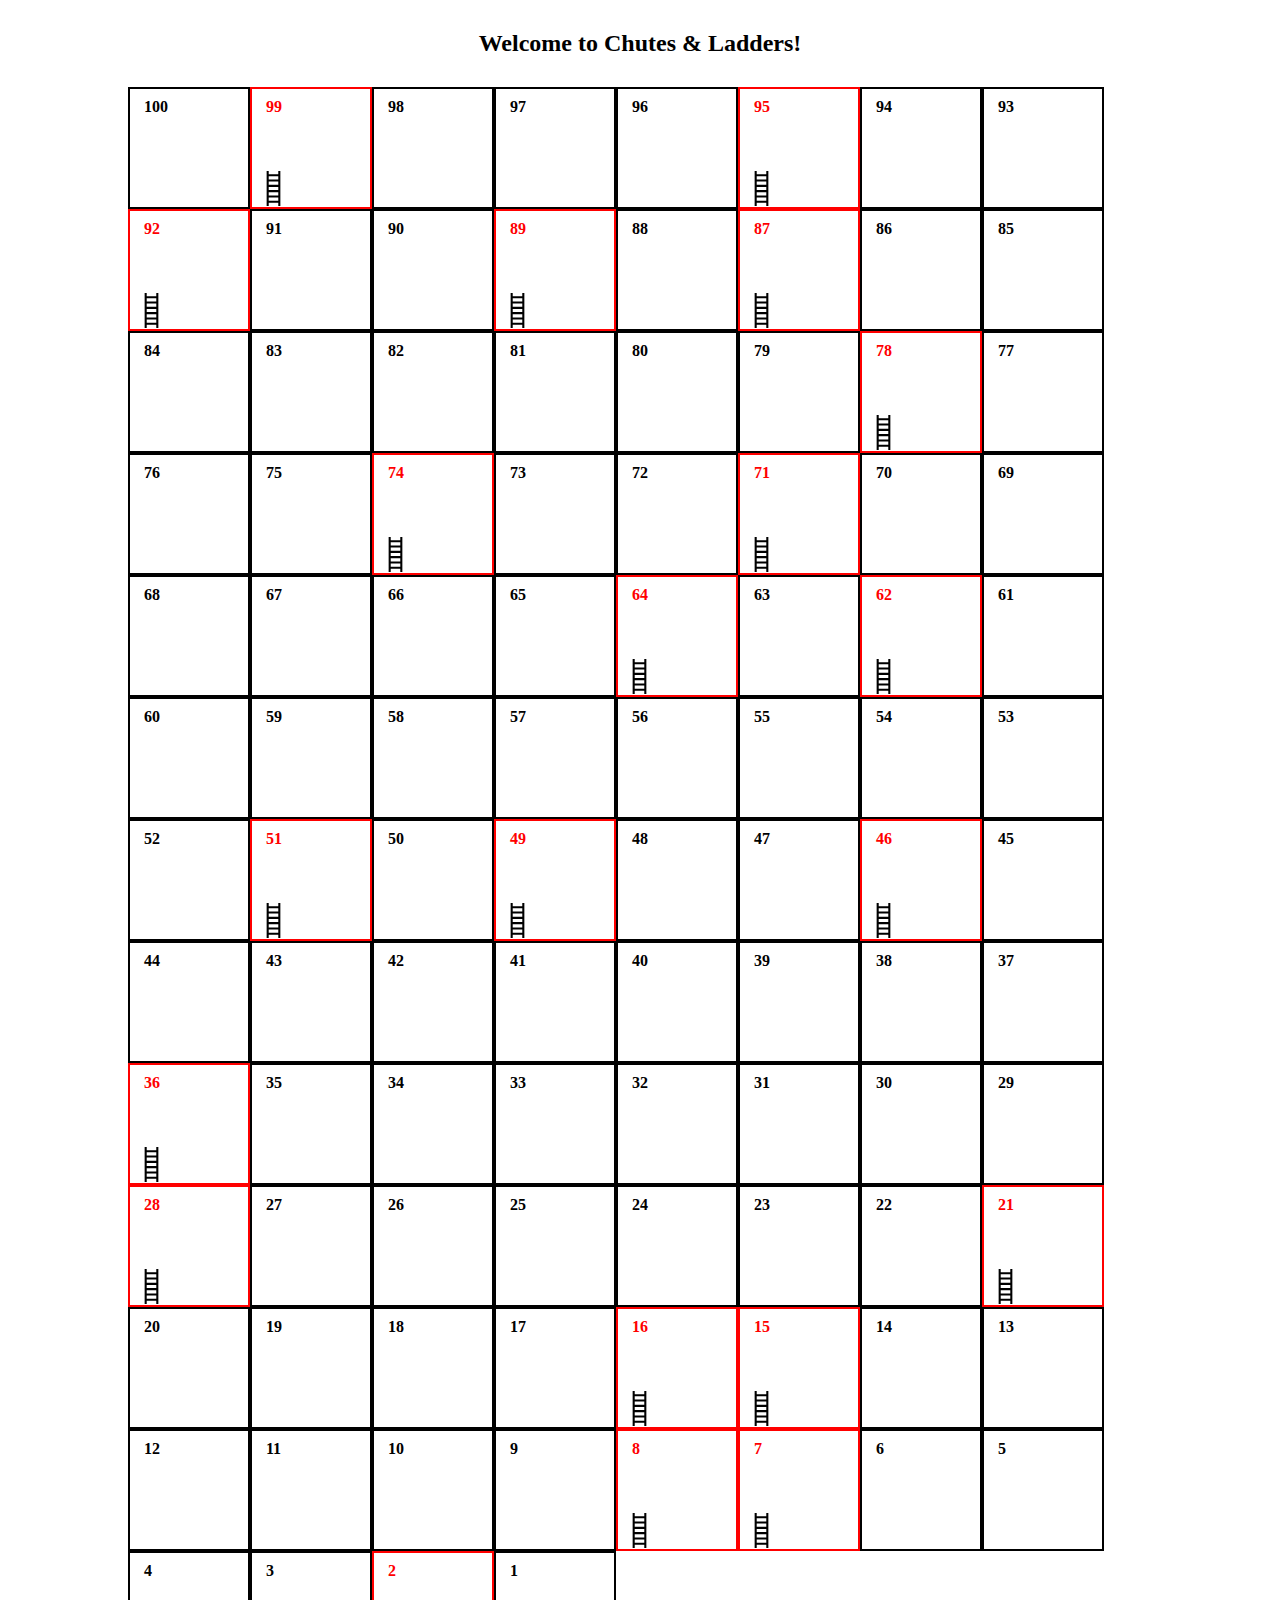
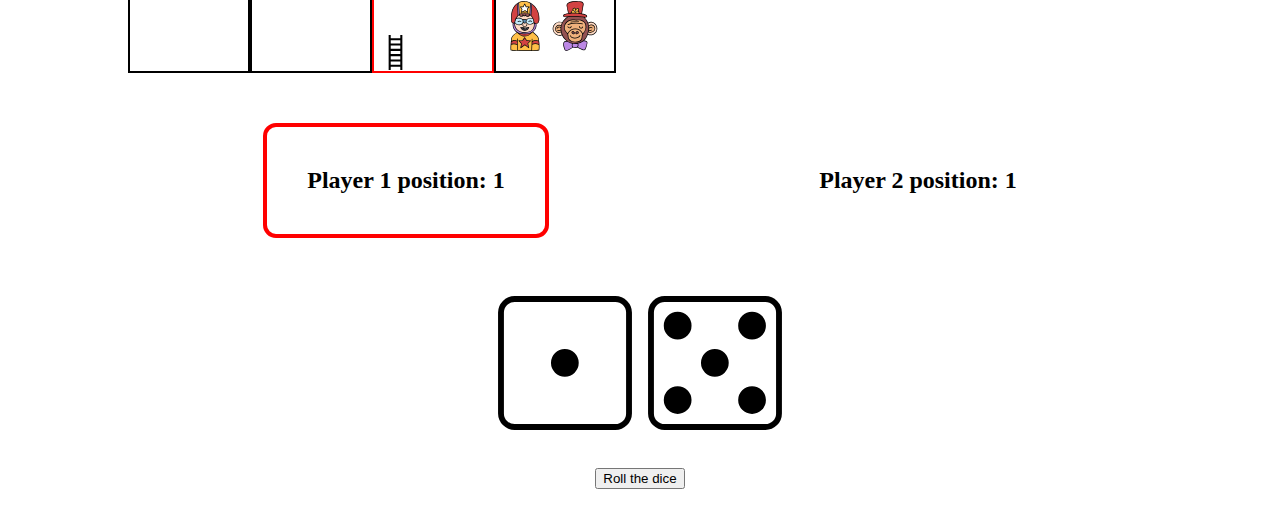
==== index.html @ a57b7fd4 "Initial commit" ====
<!DOCTYPE html>
<html lang="en">
<head>
    <meta charset="UTF-8">
    <meta name="viewport" content="width=device-width, initial-scale=1.0">
    <title>Chutes & Ladders</title>
    <script type="text/javascript" src="./chutes_ladder.js"></script>
    <link rel="stylesheet" href="./styles.css">
</head>
<body>
    <div class="container">
        <h2 class="title">Welcome to Chutes & Ladders!</h2>
        <div class="gameboard">

        </div>
        <div class="footer">
            <div class="position">
                <h2 class='currentPlayer'>Player 1 position: <span id="player1Pos">12</span></h2>
                <h2>Player 2 position: <span id="player2Pos"></span></h2>
            </div>
            <div class="die">
                <img src="./images/die-1.svg" alt="dice-1" class="dice dice-1" style="width:150px; height:150px">
                <img src="./images/die-5.svg" alt="dice-2" class="dice dice-2" style="width:150px; height:150px">
            </div>
            <div class="button">
                <button id='rollDice'>Roll the dice</button>
            </div>
        </div>
    </div>  
</body>
</html>
---- styles.css ----
body {
    margin: 0;
    padding: 0;
}

.container {
    width: 80vw;
    margin: 30px auto;
} 

.gameboard {
    display: flex;
    flex-wrap: wrap;
}

.square {
    padding: 4px;
    width: 110px;
    height: 110px;
    border: 2px solid black;
    display: flex;
    flex-flow: row wrap;
}

.ladder {
    display: flex;
}

.ladder::after {
    content: url("./images/ladder.svg");
    width: 35px;
    height: 35px;
    align-self: flex-end;
}

.position {
    display: flex;
    justify-content: space-around;
    margin: 30px auto;
    align-items: center;
}

.die, .title, .button {
    margin-bottom: 30px;
    display: flex;
    justify-content: center;
}

.red {
    color: red;
    border: 2px solid red;
}

.currentPlayer {
    border: 4px solid red;
    padding: 40px;
    border-radius: 13px;
}

h4 {
    margin: 5px 10px;
    flex: 1 100%;
}

.pieceSpace1, .pieceSpace2 {
    height: 50px;
    width: 50px;
    background-position: center;
    background-size: cover;
}

.player1Piece {
    background-image: url('./images/piece-9.svg');
}

.player2Piece {
    background-image: url('./images/piece-8.svg');
}

/* .footer {
    position: fixed;
    bottom: 0;
    left: 0;
    background-color: rgb(111, 99, 124);
} */
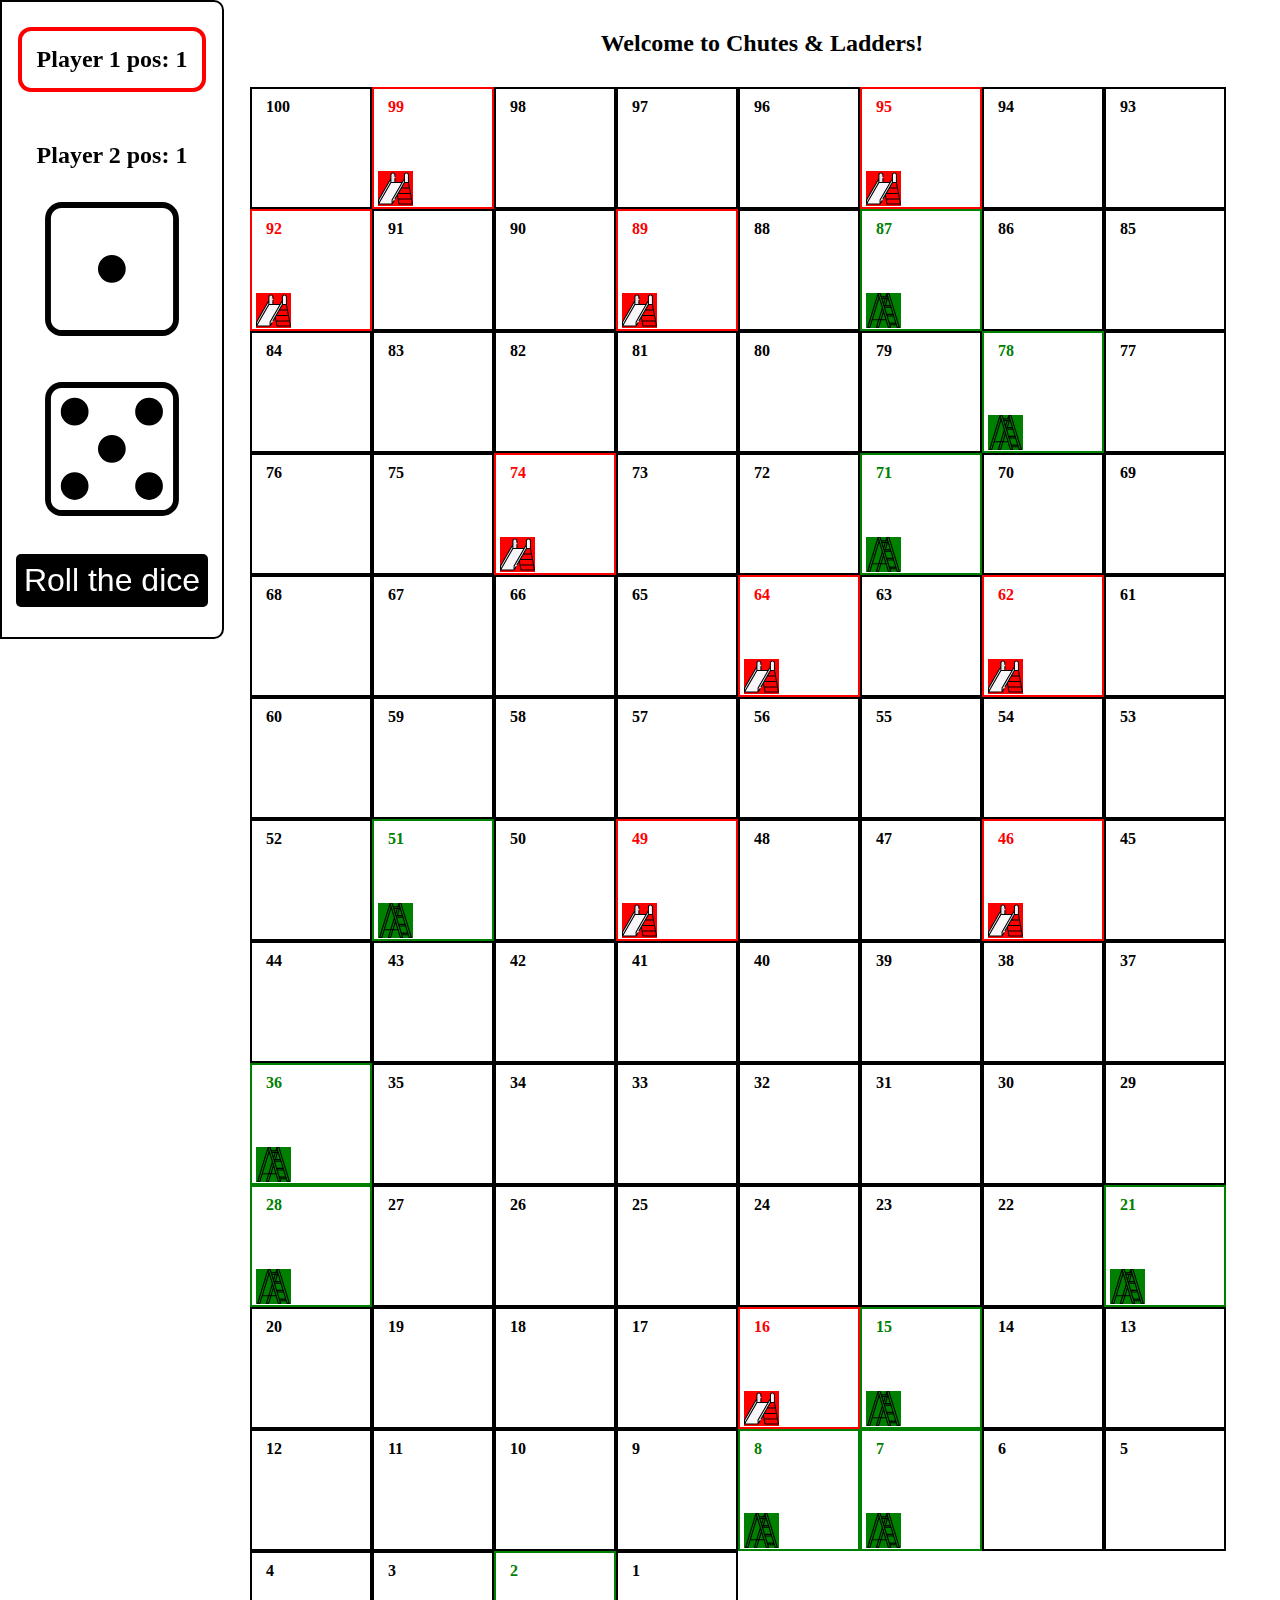
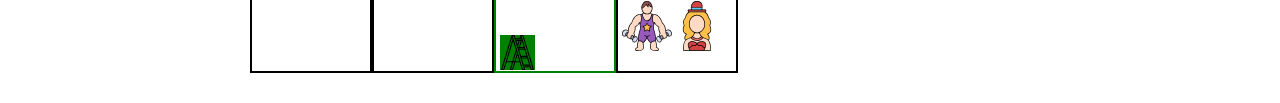
==== commit 918c3321: "Fixed info to the side instead of the bottom" ====
--- a/index.html
+++ b/index.html
@@ -6,26 +6,29 @@
     <title>Chutes & Ladders</title>
     <script type="text/javascript" src="./chutes_ladder.js"></script>
     <link rel="stylesheet" href="./styles.css">
+    <link rel="icon" href="./images/slide.svg">
 </head>
 <body>
     <div class="container">
         <h2 class="title">Welcome to Chutes & Ladders!</h2>
-        <div class="gameboard">
-
+        <div class="gameboard"></div>
+    </div> 
+    <div class="footer">
+        <div class="position">
+            <h2 class='currentPlayer'>Player 1 pos: <span id="player1Pos">12</span></h2>
         </div>
-        <div class="footer">
-            <div class="position">
-                <h2 class='currentPlayer'>Player 1 position: <span id="player1Pos">12</span></h2>
-                <h2>Player 2 position: <span id="player2Pos"></span></h2>
-            </div>
-            <div class="die">
-                <img src="./images/die-1.svg" alt="dice-1" class="dice dice-1" style="width:150px; height:150px">
-                <img src="./images/die-5.svg" alt="dice-2" class="dice dice-2" style="width:150px; height:150px">
-            </div>
-            <div class="button">
-                <button id='rollDice'>Roll the dice</button>
-            </div>
+        <div class="position">
+            <h2>Player 2 pos: <span id="player2Pos">12</span></h2>
         </div>
-    </div>  
+        <div class="die">
+            <img src="./images/die-1.svg" alt="dice-1" class="dice dice-1" style="width:150px; height:150px">
+        </div>
+        <div class="die">
+            <img src="./images/die-5.svg" alt="dice-1" class="dice dice-2" style="width:150px; height:150px">
+        </div>
+        <div class="button">
+            <button id='rollDice'>Roll the dice</button>
+        </div>
+    </div>
 </body>
 </html>--- a/styles.css
+++ b/styles.css
@@ -4,8 +4,8 @@
 }
 
 .container {
-    width: 80vw;
-    margin: 30px auto;
+    width: 80%;
+    margin: 30px auto 30px 250px;
 } 
 
 .gameboard {
@@ -26,17 +26,31 @@
     display: flex;
 }
 
+.chute {
+    display: flex;
+    /* overflow: hidden; */
+}
+
 .ladder::after {
     content: url("./images/ladder.svg");
     width: 35px;
     height: 35px;
     align-self: flex-end;
+    background-color: green;
+}
+
+.chute::after {
+    content: url("./images/slide.svg");
+    width: 35px;
+    height: 35px;
+    align-self: flex-end;
+    background-color: red;
 }
 
 .position {
     display: flex;
     justify-content: space-around;
-    margin: 30px auto;
+    margin: 5px auto;
     align-items: center;
 }
 
@@ -51,9 +65,14 @@
     border: 2px solid red;
 }
 
+.green {
+    color: green;
+    border: 2px solid green;
+}
+
 .currentPlayer {
     border: 4px solid red;
-    padding: 40px;
+    padding: 15px;
     border-radius: 13px;
 }
 
@@ -70,16 +89,33 @@
 }
 
 .player1Piece {
-    background-image: url('./images/piece-9.svg');
+    background-image: url('./images/piece-7.svg');
 }
 
 .player2Piece {
-    background-image: url('./images/piece-8.svg');
+    background-image: url('./images/piece-4.svg');
 }
 
-/* .footer {
+.footer {
     position: fixed;
-    bottom: 0;
+    display: flex;
+    flex-flow: column wrap;
+    width: 220px;
+    overflow: hidden;
+    top: 0;
     left: 0;
-    background-color: rgb(111, 99, 124);
-} */+    background-color: white;
+    border: 2px solid black;
+    border-top-right-radius: 10px;
+    border-bottom-right-radius: 10px;
+}
+
+button {
+    background-color: black;
+    color: white;
+    font-size: 2rem;
+    border: none;
+    outline: none;
+    border-radius: 5px;
+    padding: 8px;
+}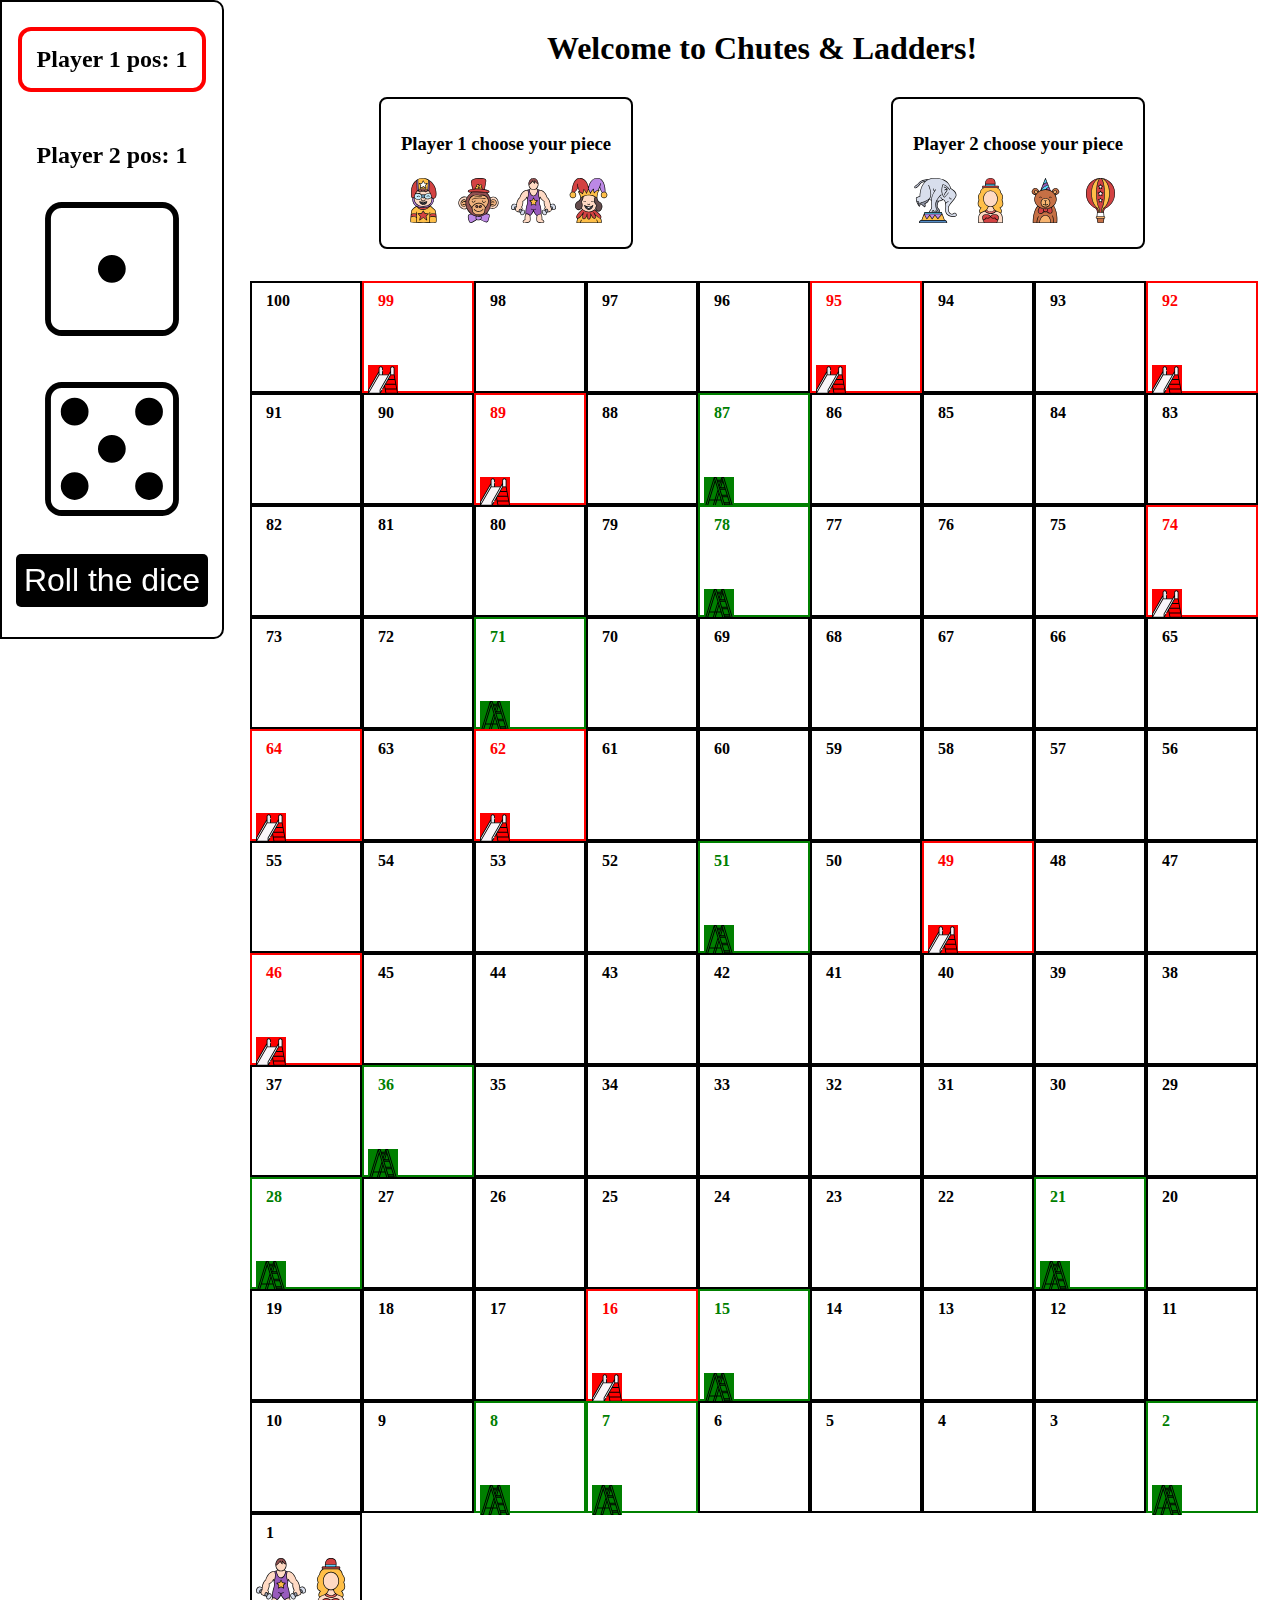
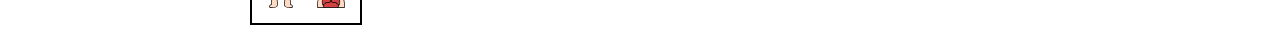
==== commit c66f0076: "Added piece choices to board" ====
--- a/index.html
+++ b/index.html
@@ -10,8 +10,18 @@
 </head>
 <body>
     <div class="container">
-        <h2 class="title">Welcome to Chutes & Ladders!</h2>
-        <div class="gameboard"></div>
+        <h1 class="title">Welcome to Chutes & Ladders!</h1>
+        <div class="iconSelection">
+            <div class="player1choices">
+                <h3>Player 1 choose your piece</h3>
+            </div>
+            <div class="player2choices">
+                <h3>Player 2 choose your piece</h3>
+            </div>
+        </div>
+        <div class="gameboard">
+            
+        </div>
     </div> 
     <div class="footer">
         <div class="position">
--- a/styles.css
+++ b/styles.css
@@ -8,6 +8,35 @@
     margin: 30px auto 30px 250px;
 } 
 
+.piece {
+    width: 55px;
+    height: 55px;
+    padding: 5px;
+    box-sizing: border-box;
+}
+
+.piece:hover {
+    border-bottom: 2px solid red;
+    border-top: 2px solid red;
+}
+
+.player1choices, .player2choices {
+    display: inline-block;
+    border: 2px solid black;
+    padding: 15px;
+    border-radius: 8px;
+}
+
+.player1choices h3, .player2choices h3 {
+    text-align: center;
+}
+.iconSelection {
+    display: flex;
+    justify-content: space-around;
+    flex-direction: row;
+    margin-bottom: 2em;
+}
+
 .gameboard {
     display: flex;
     flex-wrap: wrap;
@@ -15,8 +44,8 @@
 
 .square {
     padding: 4px;
-    width: 110px;
-    height: 110px;
+    width: 100px;
+    height: 100px;
     border: 2px solid black;
     display: flex;
     flex-flow: row wrap;
@@ -33,16 +62,16 @@
 
 .ladder::after {
     content: url("./images/ladder.svg");
-    width: 35px;
-    height: 35px;
+    width: 30px;
+    height: 30px;
     align-self: flex-end;
     background-color: green;
 }
 
 .chute::after {
     content: url("./images/slide.svg");
-    width: 35px;
-    height: 35px;
+    width: 30px;
+    height: 30px;
     align-self: flex-end;
     background-color: red;
 }
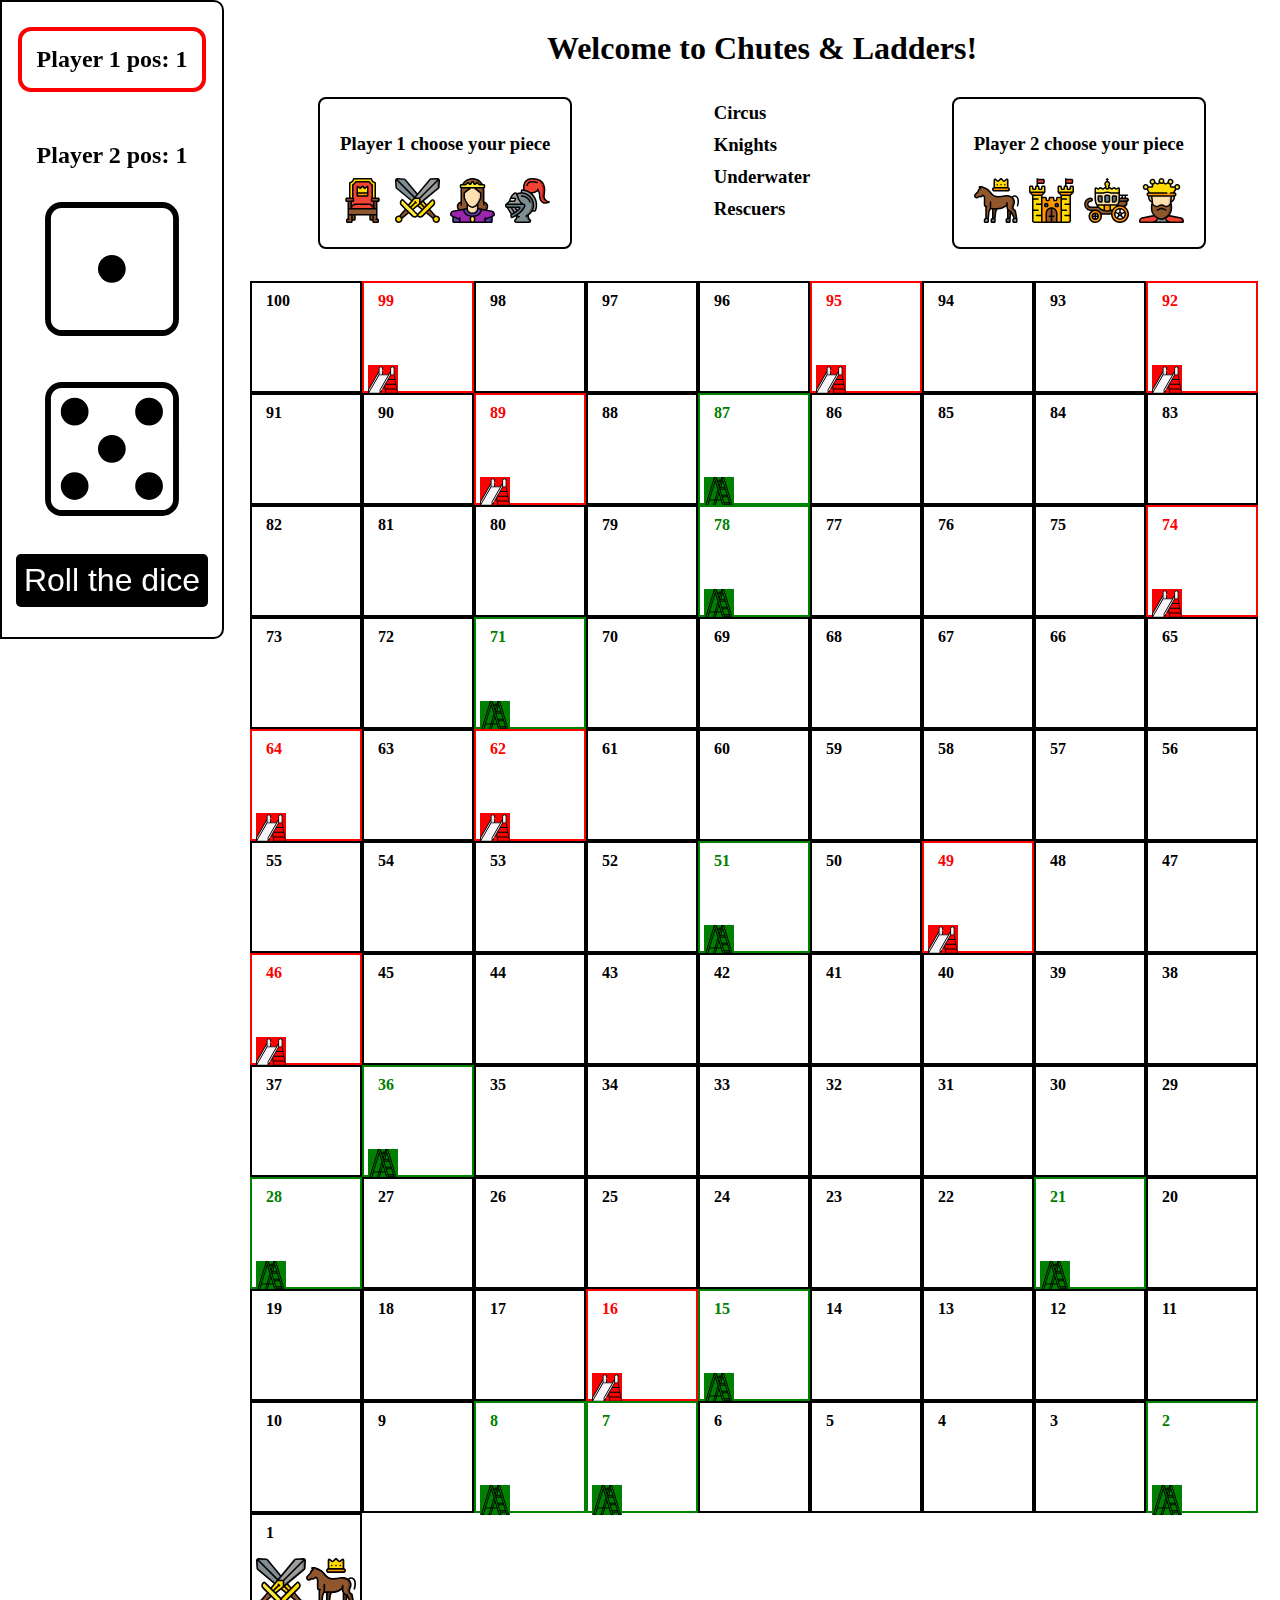
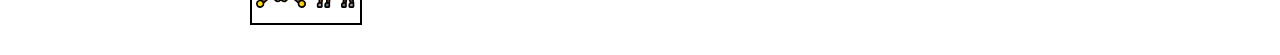
==== commit 84dc82aa: "added knights icon pack" ====
--- a/index.html
+++ b/index.html
@@ -14,6 +14,12 @@
         <div class="iconSelection">
             <div class="player1choices">
                 <h3>Player 1 choose your piece</h3>
+            </div>
+            <div class="themes">
+                <h3 class="theme">Circus</h3>
+                <h3 class="theme">Knights</h3>
+                <h3 class="theme">Underwater</h3>
+                <h3 class="theme">Rescuers</h3>
             </div>
             <div class="player2choices">
                 <h3>Player 2 choose your piece</h3>
--- a/styles.css
+++ b/styles.css
@@ -15,7 +15,18 @@
     box-sizing: border-box;
 }
 
-.piece:hover {
+.themes {
+    display: flex;
+    flex-direction: column;
+    align-content: space-evenly;
+}
+
+.themes h3 {
+    margin: 5px;
+    box-sizing: border-box;
+}
+
+.piece:hover, .themes h3:hover {
     border-bottom: 2px solid red;
     border-top: 2px solid red;
 }
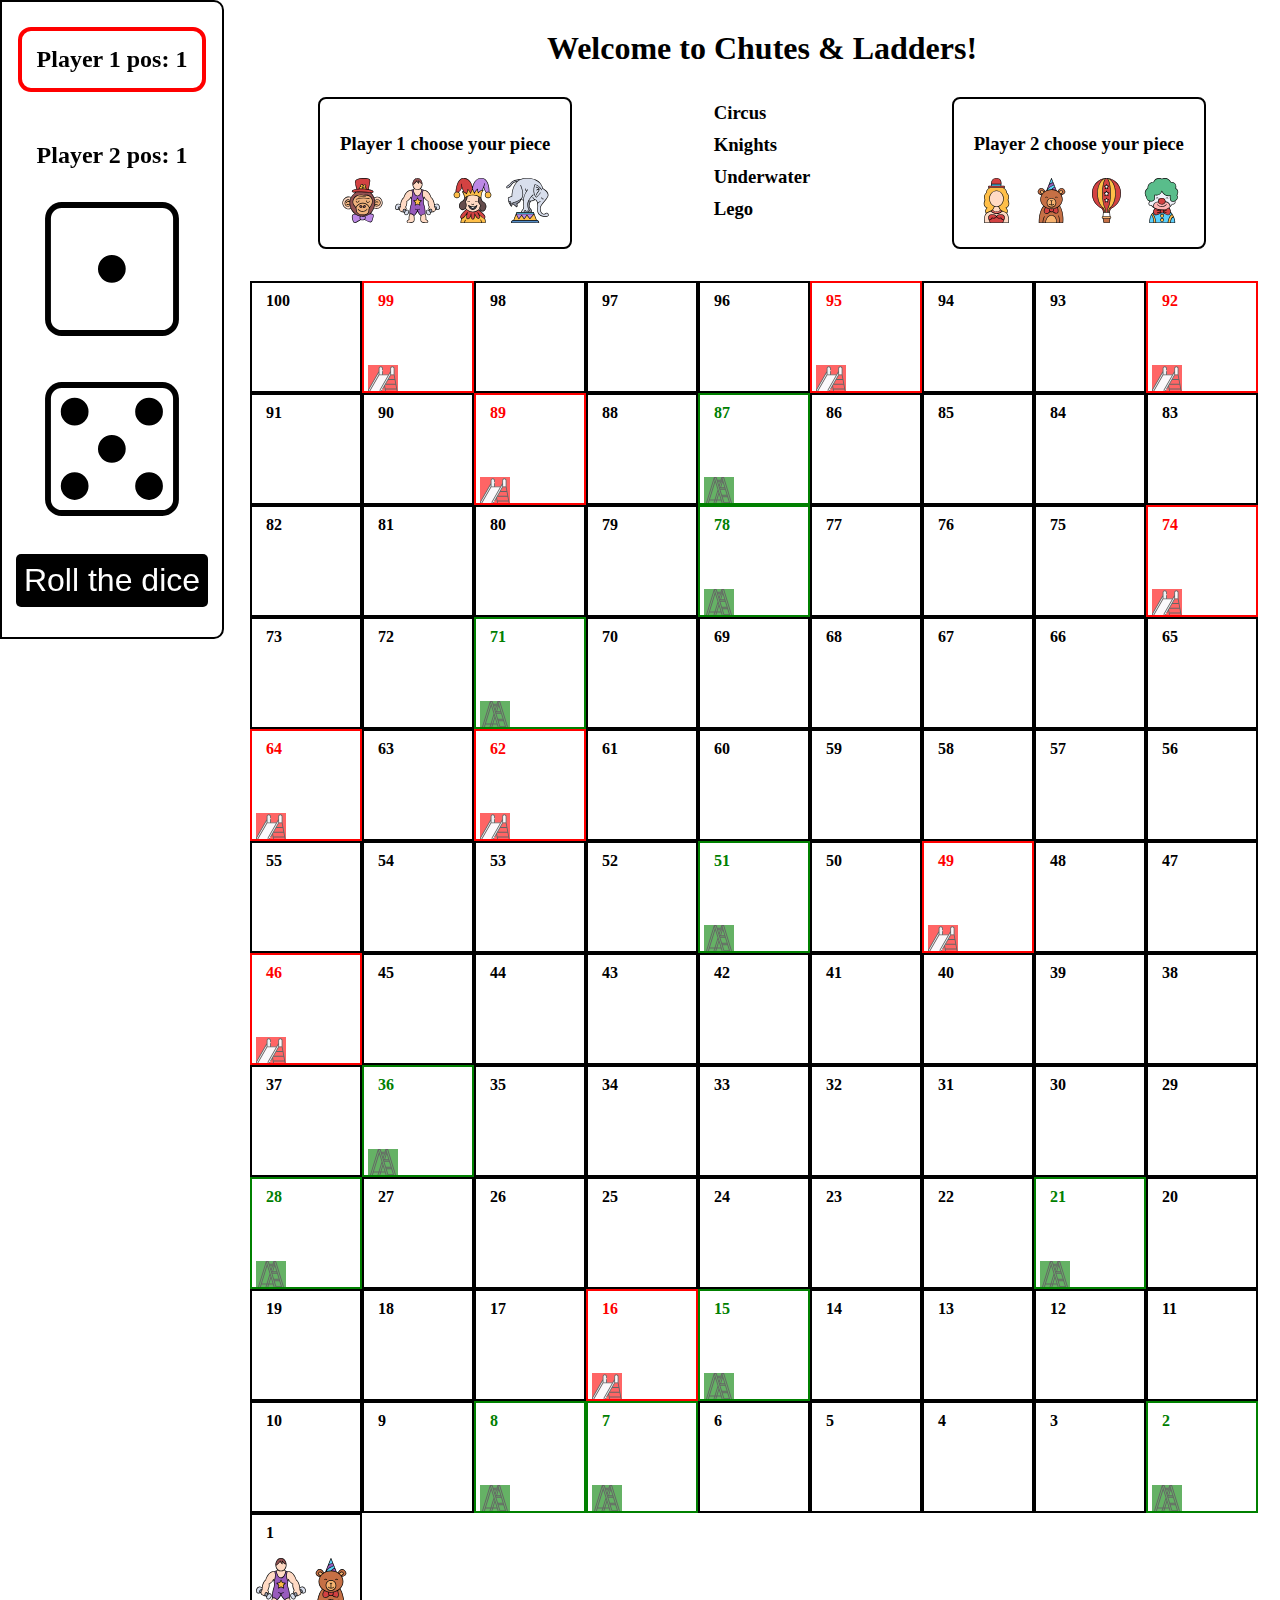
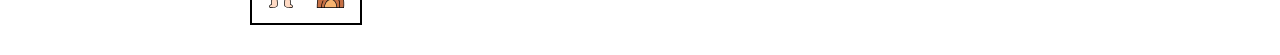
==== commit 80736706: "Ability to select the pieces" ====
--- a/index.html
+++ b/index.html
@@ -16,10 +16,10 @@
                 <h3>Player 1 choose your piece</h3>
             </div>
             <div class="themes">
-                <h3 class="theme">Circus</h3>
-                <h3 class="theme">Knights</h3>
-                <h3 class="theme">Underwater</h3>
-                <h3 class="theme">Rescuers</h3>
+                <h3 class="theme" id="circus">Circus</h3>
+                <h3 class="theme" id="knights">Knights</h3>
+                <h3 class="theme" id="underwater">Underwater</h3>
+                <h3 class="theme" id="lego">Lego</h3>
             </div>
             <div class="player2choices">
                 <h3>Player 2 choose your piece</h3>
--- a/styles.css
+++ b/styles.css
@@ -60,15 +60,16 @@
     border: 2px solid black;
     display: flex;
     flex-flow: row wrap;
+    overflow: hidden;
 }
 
 .ladder {
     display: flex;
 }
 
-.chute {
+  .chute {
     display: flex;
-    /* overflow: hidden; */
+        /* overflow: hidden; */
 }
 
 .ladder::after {
@@ -77,6 +78,7 @@
     height: 30px;
     align-self: flex-end;
     background-color: green;
+    opacity: 0.6;
 }
 
 .chute::after {
@@ -85,6 +87,7 @@
     height: 30px;
     align-self: flex-end;
     background-color: red;
+    opacity: 0.6;
 }
 
 .position {
@@ -121,19 +124,15 @@
     flex: 1 100%;
 }
 
-.pieceSpace1, .pieceSpace2 {
+.piecesSpace {
     height: 50px;
-    width: 50px;
-    background-position: center;
-    background-size: cover;
+    width: 100px;
+    display: flex;
 }
 
-.player1Piece {
-    background-image: url('./images/piece-7.svg');
-}
-
-.player2Piece {
-    background-image: url('./images/piece-4.svg');
+#player1Piece, #player2Piece {
+    width: 50px;
+    height: 50px;
 }
 
 .footer {
